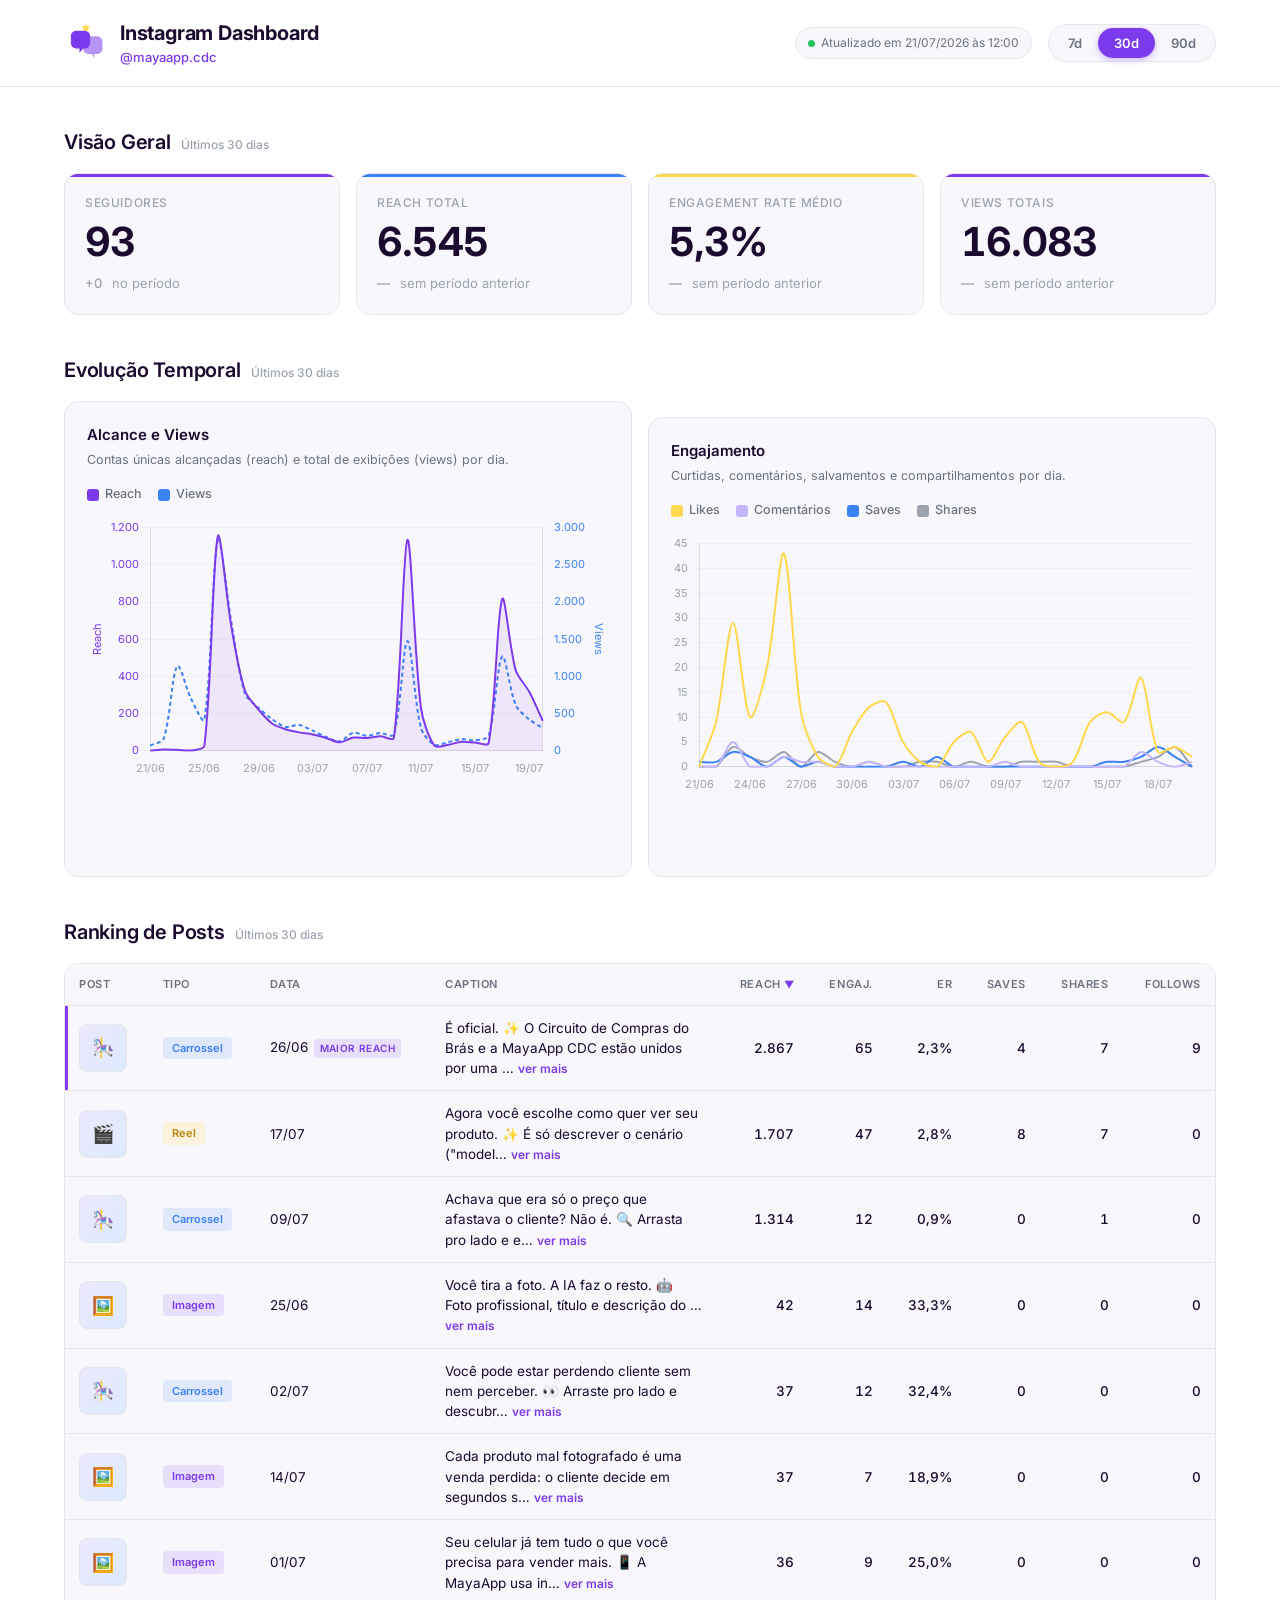
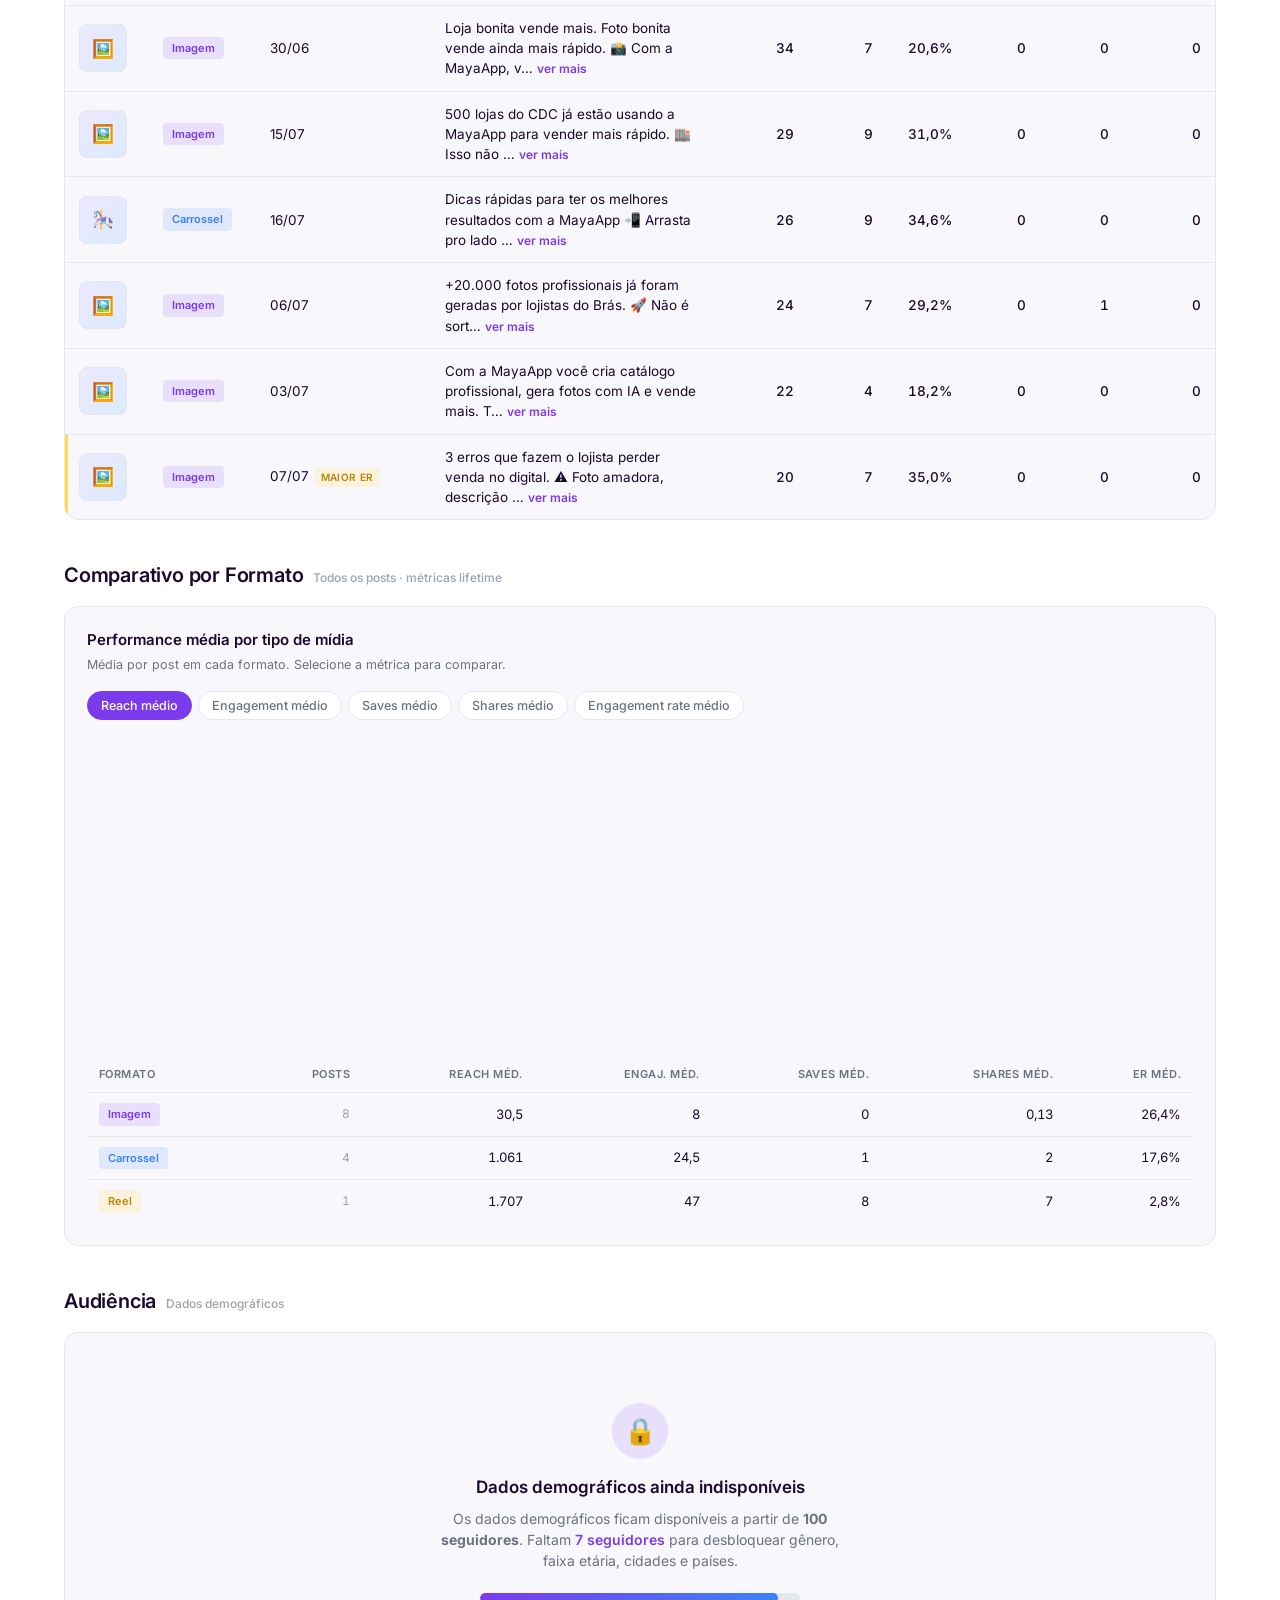
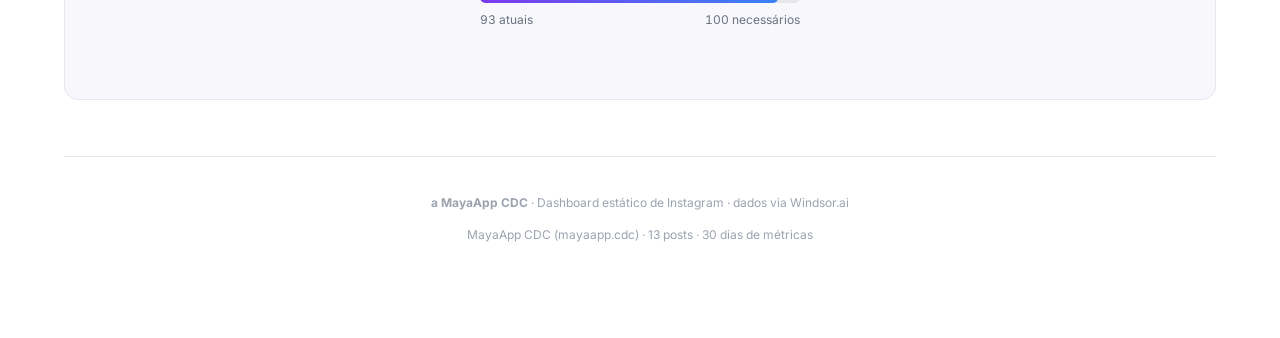
==== index.html @ 27c6ba0d "Add static Instagram dashboard for a MayaApp CDC Dashboard estatico (HTML/CSS/JS vanilla) que le dat" ====
<!DOCTYPE html>
<html lang="pt-BR">
<head>
  <meta charset="UTF-8" />
  <meta name="viewport" content="width=device-width, initial-scale=1.0" />
  <title>MayaApp CDC — Instagram Dashboard</title>
  <meta name="description" content="Dashboard de social media do Instagram da MayaApp CDC (@mayaapp.cdc)." />

  <!-- Inter via Google Fonts -->
  <link rel="preconnect" href="https://fonts.googleapis.com" />
  <link rel="preconnect" href="https://fonts.gstatic.com" crossorigin />
  <link href="https://fonts.googleapis.com/css2?family=Inter:wght@400;500;600;700&display=swap" rel="stylesheet" />

  <!-- Chart.js — vendorizado localmente (site 100% estático, sem dependência de CDN em runtime) -->
  <script src="vendor/chart.umd.js"></script>

  <link rel="stylesheet" href="style.css" />
  <link rel="icon" href="assets/logo.svg" type="image/svg+xml" />
</head>
<body>

  <!-- ============ HEADER ============ -->
  <header>
    <div class="header-inner">
      <div class="brand">
        <svg viewBox="0 0 64 64" fill="none" aria-label="MayaApp CDC">
          <path d="M32 3.5l1.9 4.2 4.6.5-3.4 3.1.95 4.5L32 13.6l-4.05 2.2.95-4.5-3.4-3.1 4.6-.5L32 3.5z" fill="#FFD84D"/>
          <path d="M10 22c0-4.4 3.6-8 8-8h12c4.4 0 8 3.6 8 8v10c0 4.4-3.6 8-8 8h-2l-5.5 6.2V40H18c-4.4 0-8-3.6-8-8V22z" fill="#7C3AED"/>
          <path d="M28 30c0-4.4 3.6-8 8-8h12c4.4 0 8 3.6 8 8v10c0 4.4-3.6 8-8 8h-4v6.2L40.5 48H36c-4.4 0-8-3.6-8-8V30z" fill="#7C3AED" fill-opacity="0.55"/>
        </svg>
        <div class="brand-text">
          <h1>Instagram Dashboard</h1>
          <p class="handle">@mayaapp.cdc</p>
        </div>
      </div>
      <div class="header-right">
        <span class="updated-badge" id="updatedBadge"><span class="dot"></span>Carregando…</span>
        <div class="period-selector" id="periodSelector" role="group" aria-label="Período">
          <button data-period="7">7d</button>
          <button data-period="30" class="active">30d</button>
          <button data-period="90">90d</button>
        </div>
      </div>
    </div>
  </header>

  <!-- ============ STATES ============ -->
  <div id="loading">
    <div class="spinner"></div>
    <p>Carregando dados…</p>
  </div>
  <div id="error" style="display:none;">
    <p><strong>Não foi possível carregar <code>data.json</code>.</strong></p>
    <p>Certifique-se de servir o dashboard por HTTP (ex.: GitHub Pages ou <code>python3 -m http.server</code>). Abrir o arquivo direto pelo navegador (file://) bloqueia o carregamento do JSON.</p>
  </div>

  <!-- ============ MAIN ============ -->
  <main class="wrap" id="app" style="display:none;">

    <!-- BLOCO 1 — KPIs -->
    <section id="kpis" aria-label="Indicadores principais">
      <div class="section-head">
        <h2>Visão Geral</h2>
        <span class="sub" id="kpiPeriodLabel"></span>
      </div>
      <div class="kpi-grid" id="kpiGrid"></div>
    </section>

    <!-- BLOCO 2 — Evolução Temporal -->
    <section id="evolution" aria-label="Evolução temporal">
      <div class="section-head">
        <h2>Evolução Temporal</h2>
        <span class="sub" id="evoPeriodLabel"></span>
      </div>
      <div class="two-col">
        <div class="card">
          <p class="card-title">Alcance e Views</p>
          <p class="card-caption">Contas únicas alcançadas (reach) e total de exibições (views) por dia.</p>
          <div class="legend">
            <span class="item"><span class="swatch" style="background:#7C3AED"></span>Reach</span>
            <span class="item"><span class="swatch" style="background:#3B82F6"></span>Views</span>
          </div>
          <div class="chart-box"><canvas id="chartReach"></canvas></div>
        </div>
        <div class="card">
          <p class="card-title">Engajamento</p>
          <p class="card-caption">Curtidas, comentários, salvamentos e compartilhamentos por dia.</p>
          <div class="legend">
            <span class="item"><span class="swatch" style="background:#FFD84D"></span>Likes</span>
            <span class="item"><span class="swatch" style="background:#C4B5FD"></span>Comentários</span>
            <span class="item"><span class="swatch" style="background:#3B82F6"></span>Saves</span>
            <span class="item"><span class="swatch" style="background:#9CA3AF"></span>Shares</span>
          </div>
          <div class="chart-box"><canvas id="chartEngagement"></canvas></div>
        </div>
      </div>
    </section>

    <!-- BLOCO 3 — Ranking de Posts -->
    <section id="ranking" aria-label="Ranking de posts">
      <div class="section-head">
        <h2>Ranking de Posts</h2>
        <span class="sub" id="rankPeriodLabel"></span>
      </div>
      <div class="table-scroll">
        <table class="ranking">
          <thead>
            <tr>
              <th class="no-sort">Post</th>
              <th class="no-sort">Tipo</th>
              <th data-sort="date">Data</th>
              <th class="no-sort">Caption</th>
              <th class="num" data-sort="reach">Reach</th>
              <th class="num" data-sort="engagement">Engaj.</th>
              <th class="num" data-sort="er">ER</th>
              <th class="num" data-sort="saves">Saves</th>
              <th class="num" data-sort="shares">Shares</th>
              <th class="num" data-sort="follows">Follows</th>
            </tr>
          </thead>
          <tbody id="rankBody"></tbody>
        </table>
      </div>
    </section>

    <!-- BLOCO 4 — Comparativo por Formato -->
    <section id="formats" aria-label="Comparativo por formato">
      <div class="section-head">
        <h2>Comparativo por Formato</h2>
        <span class="sub">Todos os posts · métricas lifetime</span>
      </div>
      <div class="card">
        <p class="card-title">Performance média por tipo de mídia</p>
        <p class="card-caption">Média por post em cada formato. Selecione a métrica para comparar.</p>
        <div class="metric-toggle" id="fmtToggle">
          <button data-metric="reach" class="active">Reach médio</button>
          <button data-metric="engagement">Engagement médio</button>
          <button data-metric="saves">Saves médio</button>
          <button data-metric="shares">Shares médio</button>
          <button data-metric="er">Engagement rate médio</button>
        </div>
        <div class="chart-box short"><canvas id="chartFormats"></canvas></div>
        <div class="fmt-table-scroll"><table class="format-table" id="formatTable"></table></div>
      </div>
    </section>

    <!-- BLOCO 5 — Audiência -->
    <section id="audience" aria-label="Audiência">
      <div class="section-head">
        <h2>Audiência</h2>
        <span class="sub">Dados demográficos</span>
      </div>
      <div class="card" id="audienceCard"></div>
    </section>

    <footer>
      <p><strong>a MayaApp CDC</strong> · Dashboard estático de Instagram · dados via Windsor.ai</p>
      <p id="footNote"></p>
    </footer>

  </main>

  <script src="app.js"></script>
</body>
</html>
---- style.css ----
/* ============================================================
   MayaApp CDC — Instagram Dashboard
   Modo claro (institucional). Font: Inter.
   ============================================================ */

:root {
  --navy-deep: #1A0A2E;
  --maya-purple: #7C3AED;
  --maya-purple-soft: #7C3AED20;
  --golden-star: #FFD84D;
  --golden-soft: #FFD84D30;
  --golden-deep: #B8860B;
  --tech-blue: #3B82F6;
  --tech-blue-soft: #3B82F620;
  --white: #FFFFFF;
  --surface-light: #F8F7FC;
  --border: #E5E7EB;
  --success: #22C55E;
  --danger: #EF4444;
  --muted: #9CA3AF;
  --text: #1A0A2E;
  --text-secondary: #6B7280;

  --radius: 14px;
  --radius-sm: 8px;
  --shadow: 0 1px 2px rgba(26, 10, 46, 0.04), 0 4px 16px rgba(26, 10, 46, 0.05);
  --shadow-hover: 0 4px 8px rgba(26, 10, 46, 0.06), 0 12px 28px rgba(26, 10, 46, 0.10);
}

* { box-sizing: border-box; }

html { scroll-behavior: smooth; }

body {
  margin: 0;
  font-family: 'Inter', -apple-system, BlinkMacSystemFont, 'Segoe UI', sans-serif;
  background: var(--white);
  color: var(--text);
  font-size: 15px;
  line-height: 1.5;
  -webkit-font-smoothing: antialiased;
}

.wrap {
  max-width: 1200px;
  margin: 0 auto;
  padding: 0 24px 80px;
}

/* ---------- Loading / error ---------- */
#loading, #error {
  max-width: 1200px;
  margin: 80px auto;
  padding: 0 24px;
  text-align: center;
  color: var(--text-secondary);
}
#error { color: var(--danger); }
.spinner {
  width: 34px; height: 34px;
  border: 3px solid var(--maya-purple-soft);
  border-top-color: var(--maya-purple);
  border-radius: 50%;
  margin: 0 auto 16px;
  animation: spin 0.8s linear infinite;
}
@keyframes spin { to { transform: rotate(360deg); } }

/* ============================================================
   HEADER
   ============================================================ */
header {
  border-bottom: 1px solid var(--border);
  background: var(--white);
  position: sticky;
  top: 0;
  z-index: 20;
}
.header-inner {
  max-width: 1200px;
  margin: 0 auto;
  padding: 18px 24px;
  display: flex;
  align-items: center;
  gap: 16px;
  flex-wrap: wrap;
}
.brand { display: flex; align-items: center; gap: 12px; }
.brand svg { width: 44px; height: 44px; flex-shrink: 0; }
.brand-text h1 {
  margin: 0;
  font-size: 20px;
  font-weight: 700;
  letter-spacing: -0.01em;
}
.brand-text .handle {
  margin: 0;
  font-size: 13px;
  color: var(--maya-purple);
  font-weight: 500;
}
.header-right {
  margin-left: auto;
  display: flex;
  align-items: center;
  gap: 16px;
  flex-wrap: wrap;
}
.updated-badge {
  font-size: 12px;
  color: var(--text-secondary);
  background: var(--surface-light);
  border: 1px solid var(--border);
  border-radius: 999px;
  padding: 6px 12px;
  white-space: nowrap;
}
.updated-badge .dot {
  display: inline-block;
  width: 7px; height: 7px;
  background: var(--success);
  border-radius: 50%;
  margin-right: 6px;
  vertical-align: middle;
}

/* Period selector */
.period-selector {
  display: inline-flex;
  background: var(--surface-light);
  border: 1px solid var(--border);
  border-radius: 999px;
  padding: 3px;
}
.period-selector button {
  border: none;
  background: transparent;
  font-family: inherit;
  font-size: 13px;
  font-weight: 600;
  color: var(--text-secondary);
  padding: 7px 16px;
  border-radius: 999px;
  cursor: pointer;
  transition: all 0.15s ease;
}
.period-selector button:hover { color: var(--maya-purple); }
.period-selector button.active {
  background: var(--maya-purple);
  color: #fff;
  box-shadow: 0 2px 6px rgba(124, 58, 237, 0.35);
}

/* ============================================================
   SECTIONS
   ============================================================ */
section { margin-top: 40px; }
.section-head {
  display: flex;
  align-items: baseline;
  gap: 10px;
  margin-bottom: 16px;
}
.section-head h2 {
  margin: 0;
  font-size: 20px;
  font-weight: 600;
  letter-spacing: -0.01em;
}
.section-head .sub {
  font-size: 12px;
  color: var(--muted);
  font-weight: 500;
}
.label {
  font-size: 12px;
  font-weight: 500;
  text-transform: uppercase;
  letter-spacing: 0.05em;
  color: var(--muted);
}

/* ============================================================
   BLOCO 1 — KPI CARDS
   ============================================================ */
.kpi-grid {
  display: grid;
  grid-template-columns: repeat(4, 1fr);
  gap: 16px;
}
.kpi-card {
  background: var(--surface-light);
  border: 1px solid var(--border);
  border-radius: var(--radius);
  padding: 20px;
  position: relative;
  overflow: hidden;
  transition: box-shadow 0.2s ease, transform 0.2s ease;
}
.kpi-card:hover { box-shadow: var(--shadow-hover); transform: translateY(-2px); }
.kpi-card::before {
  content: "";
  position: absolute;
  top: 0; left: 0;
  width: 100%; height: 3px;
  background: var(--accent, var(--maya-purple));
}
.kpi-card .kpi-label {
  font-size: 12px;
  font-weight: 500;
  text-transform: uppercase;
  letter-spacing: 0.05em;
  color: var(--muted);
  margin-bottom: 10px;
}
.kpi-card .kpi-value {
  font-size: 40px;
  font-weight: 700;
  line-height: 1;
  letter-spacing: -0.02em;
  font-variant-numeric: tabular-nums;
}
.kpi-card .kpi-value .unit { font-size: 22px; color: var(--text-secondary); font-weight: 600; }
.kpi-card .kpi-delta {
  margin-top: 12px;
  font-size: 13px;
  font-weight: 500;
  display: inline-flex;
  align-items: center;
  gap: 4px;
}
.kpi-delta.up { color: var(--success); }
.kpi-delta.down { color: var(--danger); }
.kpi-delta.flat { color: var(--muted); }
.kpi-delta .cmp { color: var(--muted); font-weight: 400; margin-left: 6px; }

/* ============================================================
   CARDS / CHARTS
   ============================================================ */
.card {
  background: var(--surface-light);
  border: 1px solid var(--border);
  border-radius: var(--radius);
  padding: 22px;
}
.card + .card { margin-top: 16px; }
.card-title {
  font-size: 15px;
  font-weight: 600;
  margin: 0 0 4px;
}
.card-caption {
  font-size: 12.5px;
  color: var(--text-secondary);
  margin: 0 0 16px;
}
.chart-box { position: relative; height: 320px; }
.chart-box.short { height: 300px; }

.two-col {
  display: grid;
  grid-template-columns: 1fr 1fr;
  gap: 16px;
}

/* Legend chips */
.legend {
  display: flex;
  gap: 16px;
  flex-wrap: wrap;
  margin-bottom: 14px;
}
.legend .item {
  display: inline-flex;
  align-items: center;
  gap: 6px;
  font-size: 12.5px;
  color: var(--text-secondary);
  font-weight: 500;
}
.legend .swatch { width: 12px; height: 12px; border-radius: 3px; }

/* ============================================================
   BLOCO 3 — RANKING TABLE
   ============================================================ */
.table-scroll { overflow-x: auto; border-radius: var(--radius); border: 1px solid var(--border); }
table.ranking {
  width: 100%;
  border-collapse: collapse;
  background: var(--surface-light);
  min-width: 860px;
}
table.ranking thead th {
  text-align: left;
  font-size: 11px;
  font-weight: 600;
  text-transform: uppercase;
  letter-spacing: 0.05em;
  color: var(--text-secondary);
  padding: 12px 14px;
  border-bottom: 1px solid var(--border);
  background: var(--surface-light);
  white-space: nowrap;
  cursor: pointer;
  user-select: none;
  position: sticky;
  top: 0;
}
table.ranking thead th.no-sort { cursor: default; }
table.ranking thead th .arrow { color: var(--maya-purple); font-size: 10px; margin-left: 3px; }
table.ranking thead th.num, table.ranking td.num { text-align: right; font-variant-numeric: tabular-nums; }
table.ranking tbody td {
  padding: 12px 14px;
  border-bottom: 1px solid var(--border);
  font-size: 13.5px;
  vertical-align: middle;
}
table.ranking tbody tr:last-child td { border-bottom: none; }
table.ranking tbody tr:hover { background: #fff; }
table.ranking tbody td.num { font-weight: 500; }

.thumb {
  width: 48px; height: 48px;
  border-radius: var(--radius-sm);
  object-fit: cover;
  background: linear-gradient(135deg, var(--maya-purple-soft), var(--tech-blue-soft));
  display: flex; align-items: center; justify-content: center;
  border: 1px solid var(--border);
}
.thumb-fallback {
  width: 48px; height: 48px;
  border-radius: var(--radius-sm);
  border: 1px solid var(--border);
  display: flex; align-items: center; justify-content: center;
  background: linear-gradient(135deg, #ede9fe, #dbeafe);
  color: var(--maya-purple);
  font-size: 18px;
}

.badge {
  display: inline-block;
  font-size: 11px;
  font-weight: 600;
  padding: 3px 9px;
  border-radius: 4px;
  white-space: nowrap;
}
.badge.IMAGE { background: var(--maya-purple-soft); color: var(--maya-purple); }
.badge.CAROUSEL_ALBUM { background: var(--tech-blue-soft); color: var(--tech-blue); }
.badge.REELS { background: var(--golden-soft); color: var(--golden-deep); }

.caption-cell { max-width: 260px; }
.caption-text { color: var(--text); cursor: pointer; }
.caption-text .toggle { color: var(--maya-purple); font-weight: 600; font-size: 12px; }

.row-link { color: var(--maya-purple); text-decoration: none; font-weight: 500; }
.row-link:hover { text-decoration: underline; }

tr.hl-reach { box-shadow: inset 3px 0 0 var(--maya-purple); }
tr.hl-er { box-shadow: inset 3px 0 0 var(--golden-star); }
tr.hl-reach.hl-er { box-shadow: inset 3px 0 0 var(--maya-purple), inset -3px 0 0 var(--golden-star); }
.hl-tag {
  display: inline-block;
  font-size: 10px;
  font-weight: 600;
  text-transform: uppercase;
  letter-spacing: 0.04em;
  padding: 2px 6px;
  border-radius: 4px;
  margin-left: 6px;
}
.hl-tag.reach { background: var(--maya-purple-soft); color: var(--maya-purple); }
.hl-tag.er { background: var(--golden-soft); color: var(--golden-deep); }

/* ============================================================
   BLOCO 4 — FORMAT COMPARISON
   ============================================================ */
.metric-toggle {
  display: inline-flex;
  flex-wrap: wrap;
  gap: 6px;
  margin-bottom: 16px;
}
.metric-toggle button {
  border: 1px solid var(--border);
  background: #fff;
  font-family: inherit;
  font-size: 12.5px;
  font-weight: 500;
  color: var(--text-secondary);
  padding: 6px 13px;
  border-radius: 999px;
  cursor: pointer;
  transition: all 0.15s ease;
}
.metric-toggle button:hover { border-color: var(--maya-purple); color: var(--maya-purple); }
.metric-toggle button.active {
  background: var(--maya-purple);
  border-color: var(--maya-purple);
  color: #fff;
}

.fmt-table-scroll { overflow-x: auto; margin-top: 20px; }
.format-table { width: 100%; border-collapse: collapse; min-width: 480px; }
.format-table th, .format-table td {
  padding: 10px 12px;
  font-size: 13px;
  text-align: right;
  border-bottom: 1px solid var(--border);
  font-variant-numeric: tabular-nums;
}
.format-table th { color: var(--text-secondary); font-weight: 600; font-size: 11px; text-transform: uppercase; letter-spacing: 0.04em; }
.format-table th:first-child, .format-table td:first-child { text-align: left; }
.format-table tbody tr:last-child td { border-bottom: none; }
.format-table .fmt-name { font-weight: 600; }
.format-table .fmt-count { color: var(--muted); font-weight: 400; font-size: 12px; }

/* ============================================================
   BLOCO 5 — AUDIENCE
   ============================================================ */
.audience-locked {
  text-align: center;
  padding: 48px 24px;
}
.audience-locked .lock-icon {
  width: 56px; height: 56px;
  margin: 0 auto 16px;
  border-radius: 50%;
  background: var(--maya-purple-soft);
  display: flex; align-items: center; justify-content: center;
  font-size: 26px;
}
.audience-locked h3 { margin: 0 0 8px; font-size: 17px; font-weight: 600; }
.audience-locked p { margin: 0 auto; max-width: 420px; color: var(--text-secondary); font-size: 14px; }
.audience-locked .missing { color: var(--maya-purple); font-weight: 600; }

.progress {
  max-width: 320px;
  margin: 22px auto 0;
}
.progress-bar {
  height: 10px;
  background: var(--border);
  border-radius: 999px;
  overflow: hidden;
}
.progress-fill {
  height: 100%;
  background: linear-gradient(90deg, var(--maya-purple), var(--tech-blue));
  border-radius: 999px;
}
.progress-labels {
  display: flex;
  justify-content: space-between;
  margin-top: 8px;
  font-size: 12px;
  color: var(--text-secondary);
  font-variant-numeric: tabular-nums;
}

/* ============================================================
   FOOTER
   ============================================================ */
footer {
  margin-top: 56px;
  padding-top: 24px;
  border-top: 1px solid var(--border);
  font-size: 12px;
  color: var(--muted);
  text-align: center;
  line-height: 1.7;
}
footer a { color: var(--maya-purple); text-decoration: none; }

/* ============================================================
   RESPONSIVE
   ============================================================ */
@media (max-width: 900px) {
  .kpi-grid { grid-template-columns: repeat(2, 1fr); }
  .two-col { grid-template-columns: 1fr; }
}
@media (max-width: 560px) {
  .wrap { padding: 0 16px 60px; }
  .header-inner { padding: 14px 16px; }
  .header-right { margin-left: 0; width: 100%; justify-content: space-between; }
  .kpi-card .kpi-value { font-size: 32px; }
  .chart-box { height: 260px; }
  .section-head h2 { font-size: 18px; }
}
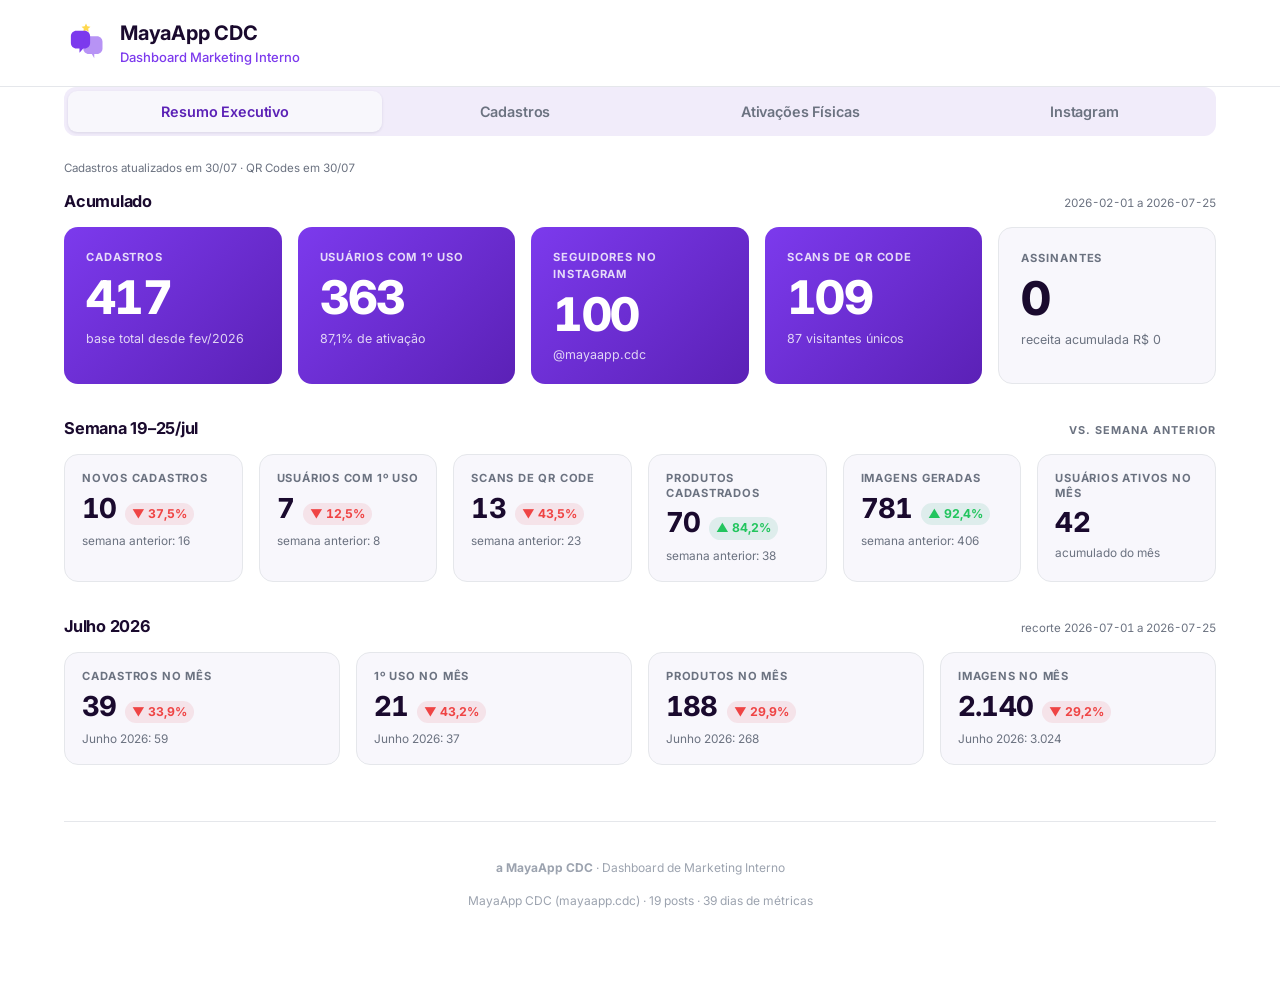
==== commit b269377c: "Expandir dashboard para 4 abas (Resumo, Cadastros, Ativacoes, Instagram) - Integra o pacote mx-dash " ====
--- a/index.html
+++ b/index.html
@@ -3,23 +3,44 @@
 <head>
   <meta charset="UTF-8" />
   <meta name="viewport" content="width=device-width, initial-scale=1.0" />
-  <title>MayaApp CDC — Instagram Dashboard</title>
-  <meta name="description" content="Dashboard de social media do Instagram da MayaApp CDC (@mayaapp.cdc)." />
+  <title>MayaApp CDC — Dashboard Marketing Interno</title>
+  <meta name="description" content="Dashboard de marketing interno da MayaApp CDC: cadastros, ativações físicas e Instagram." />
 
   <!-- Inter via Google Fonts -->
   <link rel="preconnect" href="https://fonts.googleapis.com" />
   <link rel="preconnect" href="https://fonts.gstatic.com" crossorigin />
-  <link href="https://fonts.googleapis.com/css2?family=Inter:wght@400;500;600;700&display=swap" rel="stylesheet" />
+  <link href="https://fonts.googleapis.com/css2?family=Inter:wght@400;500;600;700;800&display=swap" rel="stylesheet" />
 
   <!-- Chart.js — vendorizado localmente (site 100% estático, sem dependência de CDN em runtime) -->
   <script src="vendor/chart.umd.js"></script>
 
   <link rel="stylesheet" href="style.css" />
+  <!-- Abas + seções Resumo/Cadastros/Ativações (prefixo mx-, não colide com o Instagram) -->
+  <link rel="stylesheet" href="assets/mx-dash.css" />
+  <!-- Harmonização de marca: faz o mx-dash herdar a paleta MayaApp (carregado DEPOIS do mx-dash.css) -->
+  <style id="mx-brand-maya">
+    .mx {
+      --accent: #7C3AED;         /* Maya Purple */
+      --text: #1A0A2E;           /* Navy Deep   */
+      --text-muted: #6B7280;
+      --border: #E5E7EB;
+      --card: #F8F7FC;           /* Surface Light */
+      --bg: #FFFFFF;
+      /* tokens que o mx-dash.css fixa em valores genéricos → Maya */
+      --mx-brand-deep: #5B21B6;
+      --mx-brand-wash: #F1ECFA;
+      --mx-up: #22C55E;
+      --mx-down: #EF4444;
+      --mx-f1: #7C3AED;          /* frente 1 · roxo Maya   */
+      --mx-f2: #3B82F6;          /* frente 2 · azul tech    */
+      --mx-f3: #E0A93B;          /* frente 3 · dourado      */
+    }
+  </style>
   <link rel="icon" href="assets/logo.svg" type="image/svg+xml" />
 </head>
-<body>
-
-  <!-- ============ HEADER ============ -->
+<body class="mx">
+
+  <!-- ============ HEADER GLOBAL ============ -->
   <header>
     <div class="header-inner">
       <div class="brand">
@@ -29,33 +50,72 @@
           <path d="M28 30c0-4.4 3.6-8 8-8h12c4.4 0 8 3.6 8 8v10c0 4.4-3.6 8-8 8h-4v6.2L40.5 48H36c-4.4 0-8-3.6-8-8V30z" fill="#7C3AED" fill-opacity="0.55"/>
         </svg>
         <div class="brand-text">
-          <h1>Instagram Dashboard</h1>
-          <p class="handle">@mayaapp.cdc</p>
-        </div>
-      </div>
-      <div class="header-right">
-        <span class="updated-badge" id="updatedBadge"><span class="dot"></span>Carregando…</span>
-        <div class="period-selector" id="periodSelector" role="group" aria-label="Período">
-          <button data-period="7">7d</button>
-          <button data-period="30" class="active">30d</button>
-          <button data-period="90">90d</button>
+          <h1>MayaApp CDC</h1>
+          <p class="handle">Dashboard Marketing Interno</p>
         </div>
       </div>
     </div>
   </header>
 
-  <!-- ============ STATES ============ -->
-  <div id="loading">
-    <div class="spinner"></div>
-    <p>Carregando dados…</p>
-  </div>
-  <div id="error" style="display:none;">
-    <p><strong>Não foi possível carregar <code>data.json</code>.</strong></p>
-    <p>Certifique-se de servir o dashboard por HTTP (ex.: GitHub Pages ou <code>python3 -m http.server</code>). Abrir o arquivo direto pelo navegador (file://) bloqueia o carregamento do JSON.</p>
-  </div>
-
-  <!-- ============ MAIN ============ -->
-  <main class="wrap" id="app" style="display:none;">
+  <!-- ============ ABAS + PAINÉIS ============ -->
+  <main class="wrap">
+
+    <nav class="mx-tabs" role="tablist" aria-label="Seções do dashboard">
+      <button class="mx-tab" role="tab" data-tab="resumo"
+              id="mx-tab-resumo" aria-controls="mx-panel-resumo" aria-selected="true">Resumo Executivo</button>
+      <button class="mx-tab" role="tab" data-tab="cadastros"
+              id="mx-tab-cadastros" aria-controls="mx-panel-cadastros" aria-selected="false">Cadastros</button>
+      <button class="mx-tab" role="tab" data-tab="ativacoes"
+              id="mx-tab-ativacoes" aria-controls="mx-panel-ativacoes" aria-selected="false">Ativações Físicas</button>
+      <button class="mx-tab" role="tab" data-tab="instagram"
+              id="mx-tab-instagram" aria-controls="mx-panel-instagram" aria-selected="false">Instagram</button>
+    </nav>
+
+    <p class="mx-stamp" id="mx-atualizado"></p>
+
+    <!-- ABA 1 — Resumo Executivo -->
+    <div class="mx-panel" id="mx-panel-resumo" role="tabpanel" aria-labelledby="mx-tab-resumo">
+      <div id="mx-resumo"><div class="mx-empty">Carregando dados…</div></div>
+    </div>
+
+    <!-- ABA 2 — Cadastros -->
+    <div class="mx-panel" id="mx-panel-cadastros" role="tabpanel" aria-labelledby="mx-tab-cadastros" hidden>
+      <div id="mx-cadastros"><div class="mx-empty">Carregando dados…</div></div>
+    </div>
+
+    <!-- ABA 3 — Ativações Físicas -->
+    <div class="mx-panel" id="mx-panel-ativacoes" role="tabpanel" aria-labelledby="mx-tab-ativacoes" hidden>
+      <div id="mx-ativacoes"><div class="mx-empty">Carregando dados…</div></div>
+    </div>
+
+    <!-- ABA 4 — Instagram (conteúdo original intacto; app.js segue mandando aqui) -->
+    <div class="mx-panel" id="mx-panel-instagram" role="tabpanel" aria-labelledby="mx-tab-instagram" hidden>
+
+      <!-- Sub-header do Instagram: handle + selo de atualização + filtro de período (só nesta aba) -->
+      <div class="ig-subhead">
+        <span class="handle ig-handle">@mayaapp.cdc</span>
+        <div class="ig-subhead-right">
+          <span class="updated-badge" id="updatedBadge"><span class="dot"></span>Carregando…</span>
+          <div class="period-selector" id="periodSelector" role="group" aria-label="Período">
+            <button data-period="7">7d</button>
+            <button data-period="30" class="active">30d</button>
+            <button data-period="90">90d</button>
+          </div>
+        </div>
+      </div>
+
+      <!-- ESTADOS (Instagram) -->
+      <div id="loading">
+        <div class="spinner"></div>
+        <p>Carregando dados…</p>
+      </div>
+      <div id="error" style="display:none;">
+        <p><strong>Não foi possível carregar <code>data.json</code>.</strong></p>
+        <p>Certifique-se de servir o dashboard por HTTP (ex.: GitHub Pages ou <code>python3 -m http.server</code>). Abrir o arquivo direto pelo navegador (file://) bloqueia o carregamento do JSON.</p>
+      </div>
+
+      <!-- app.js alterna a visibilidade deste #app (não alterar) -->
+      <div id="app" style="display:none;">
 
     <!-- BLOCO 1 — KPIs -->
     <section id="kpis" aria-label="Indicadores principais">
@@ -153,13 +213,28 @@
       <div class="card" id="audienceCard"></div>
     </section>
 
+      </div><!-- /#app -->
+    </div><!-- /#mx-panel-instagram -->
+
     <footer>
-      <p><strong>a MayaApp CDC</strong> · Dashboard estático de Instagram · dados via Windsor.ai</p>
+      <p><strong>a MayaApp CDC</strong> · Dashboard de Marketing Interno</p>
       <p id="footNote"></p>
     </footer>
 
   </main>
 
+  <!-- Instagram: precisa continuar rodando primeiro (não alterar) -->
   <script src="app.js"></script>
+  <!-- Abas + seções Resumo / Cadastros / Ativações -->
+  <script src="assets/mx-dash.js"></script>
+  <!-- Chart.js recalcula tamanho ao revelar a aba Instagram (os canvases renderizam com display:none) -->
+  <script>
+    (function () {
+      var ig = document.getElementById("mx-tab-instagram");
+      if (ig) ig.addEventListener("click", function () {
+        setTimeout(function () { window.dispatchEvent(new Event("resize")); }, 60);
+      });
+    })();
+  </script>
 </body>
 </html>
--- a/style.css
+++ b/style.css
@@ -473,6 +473,25 @@
 footer a { color: var(--maya-purple); text-decoration: none; }
 
 /* ============================================================
+   SUB-HEADER DA ABA INSTAGRAM (handle + selo + filtro de período)
+   ============================================================ */
+.ig-subhead {
+  display: flex;
+  align-items: center;
+  justify-content: space-between;
+  gap: 16px;
+  flex-wrap: wrap;
+  margin-bottom: 24px;
+}
+.ig-subhead .ig-handle { font-size: 14px; font-weight: 500; }
+.ig-subhead-right {
+  display: flex;
+  align-items: center;
+  gap: 16px;
+  flex-wrap: wrap;
+}
+
+/* ============================================================
    RESPONSIVE
    ============================================================ */
 @media (max-width: 900px) {
--- a/assets/mx-dash.css
+++ b/assets/mx-dash.css
@@ -0,0 +1,359 @@
+/* ==========================================================================
+   MayaApp CDC — Dashboard Diretoria
+   Estilos das abas e das secoes Resumo Executivo / Cadastros / Ativacoes.
+   Tudo prefixado com mx- para nao colidir com o CSS existente do Instagram.
+   Cores herdam os tokens do dashboard atual quando existirem (fallback ao lado).
+   ========================================================================== */
+
+.mx {
+  --mx-ink: var(--text, #16123a);
+  --mx-ink-soft: var(--text-muted, #6b6789);
+  --mx-line: var(--border, #e7e4f2);
+  --mx-surface: var(--card, #ffffff);
+  --mx-bg: var(--bg, #f7f6fb);
+
+  --mx-brand: var(--accent, #6d4aff);
+  --mx-brand-deep: #4b2fd6;
+  --mx-brand-wash: #f0ecff;
+
+  --mx-up: #0f9d6e;
+  --mx-down: #d64550;
+  --mx-flat: var(--mx-ink-soft);
+
+  --mx-f1: #6d4aff; /* Pilastra Boulevard */
+  --mx-f2: #12b3a8; /* Flyers */
+  --mx-f3: #f2a63b; /* Banner Sao Caetano */
+
+  --mx-r: 14px;
+  --mx-gap: 16px;
+
+  color: var(--mx-ink);
+}
+
+/* ---------------------------------------------------------------- navegacao */
+.mx-tabs {
+  display: flex;
+  gap: 4px;
+  margin: 0 0 24px;
+  padding: 4px;
+  background: var(--mx-brand-wash);
+  border-radius: 12px;
+  overflow-x: auto;
+  scrollbar-width: none;
+}
+.mx-tabs::-webkit-scrollbar { display: none; }
+
+.mx-tab {
+  flex: 1 1 auto;
+  min-width: max-content;
+  appearance: none;
+  border: 0;
+  background: transparent;
+  color: var(--mx-ink-soft);
+  font: inherit;
+  font-size: 0.9rem;
+  font-weight: 600;
+  letter-spacing: -0.01em;
+  padding: 10px 18px;
+  border-radius: 9px;
+  cursor: pointer;
+  white-space: nowrap;
+  transition: background 0.15s, color 0.15s;
+}
+.mx-tab:hover { color: var(--mx-brand-deep); }
+.mx-tab[aria-selected="true"] {
+  background: var(--mx-surface);
+  color: var(--mx-brand-deep);
+  box-shadow: 0 1px 3px rgba(22, 18, 58, 0.1);
+}
+.mx-tab:focus-visible {
+  outline: 2px solid var(--mx-brand);
+  outline-offset: 2px;
+}
+
+.mx-panel[hidden] { display: none; }
+
+/* ------------------------------------------------------------------ blocos */
+.mx-block { margin: 0 0 32px; }
+
+.mx-block-head {
+  display: flex;
+  align-items: baseline;
+  justify-content: space-between;
+  gap: 12px;
+  flex-wrap: wrap;
+  margin: 0 0 14px;
+}
+.mx-block-head h3 {
+  margin: 0;
+  font-size: 1.02rem;
+  font-weight: 700;
+  letter-spacing: -0.015em;
+}
+.mx-eyebrow {
+  font-size: 0.68rem;
+  font-weight: 700;
+  letter-spacing: 0.09em;
+  text-transform: uppercase;
+  color: var(--mx-ink-soft);
+}
+.mx-note {
+  font-size: 0.8rem;
+  color: var(--mx-ink-soft);
+  line-height: 1.55;
+  margin: 10px 0 0;
+}
+
+/* ------------------------------------------------------- KPI hero (grandes) */
+.mx-hero {
+  display: grid;
+  grid-template-columns: repeat(auto-fit, minmax(190px, 1fr));
+  gap: var(--mx-gap);
+  margin: 0 0 var(--mx-gap);
+}
+
+.mx-hero-card {
+  position: relative;
+  padding: 22px 22px 20px;
+  border-radius: var(--mx-r);
+  background: linear-gradient(135deg, var(--mx-brand) 0%, var(--mx-brand-deep) 100%);
+  color: #fff;
+  overflow: hidden;
+}
+.mx-hero-card--ghost {
+  background: var(--mx-surface);
+  border: 1px solid var(--mx-line);
+  color: var(--mx-ink);
+}
+
+.mx-hero-label {
+  font-size: 0.7rem;
+  font-weight: 700;
+  letter-spacing: 0.08em;
+  text-transform: uppercase;
+  opacity: 0.82;
+  margin: 0 0 8px;
+}
+.mx-hero-card--ghost .mx-hero-label { color: var(--mx-ink-soft); opacity: 1; }
+
+.mx-hero-value {
+  font-size: clamp(2.1rem, 5.5vw, 2.9rem);
+  font-weight: 800;
+  line-height: 1;
+  letter-spacing: -0.035em;
+  font-variant-numeric: tabular-nums;
+}
+.mx-hero-sub {
+  margin: 9px 0 0;
+  font-size: 0.78rem;
+  opacity: 0.8;
+  line-height: 1.4;
+}
+.mx-hero-card--ghost .mx-hero-sub { color: var(--mx-ink-soft); opacity: 1; }
+
+/* ---------------------------------------------------------- KPI secundarios */
+.mx-kpis {
+  display: grid;
+  grid-template-columns: repeat(auto-fit, minmax(158px, 1fr));
+  gap: var(--mx-gap);
+}
+
+.mx-kpi {
+  padding: 16px 17px;
+  background: var(--mx-surface);
+  border: 1px solid var(--mx-line);
+  border-radius: var(--mx-r);
+}
+.mx-kpi-label {
+  font-size: 0.7rem;
+  font-weight: 700;
+  letter-spacing: 0.07em;
+  text-transform: uppercase;
+  color: var(--mx-ink-soft);
+  margin: 0 0 9px;
+  line-height: 1.3;
+}
+.mx-kpi-row {
+  display: flex;
+  align-items: baseline;
+  gap: 9px;
+  flex-wrap: wrap;
+}
+.mx-kpi-value {
+  font-size: 1.72rem;
+  font-weight: 750;
+  line-height: 1;
+  letter-spacing: -0.028em;
+  font-variant-numeric: tabular-nums;
+}
+.mx-kpi-sub {
+  margin: 8px 0 0;
+  font-size: 0.74rem;
+  color: var(--mx-ink-soft);
+  line-height: 1.45;
+}
+
+.mx-delta {
+  display: inline-flex;
+  align-items: center;
+  gap: 3px;
+  font-size: 0.76rem;
+  font-weight: 700;
+  padding: 2px 7px;
+  border-radius: 20px;
+  font-variant-numeric: tabular-nums;
+  white-space: nowrap;
+}
+.mx-delta--up   { color: var(--mx-up);   background: rgba(15, 157, 110, 0.11); }
+.mx-delta--down { color: var(--mx-down); background: rgba(214, 69, 80, 0.11); }
+.mx-delta--flat { color: var(--mx-flat); background: rgba(107, 103, 137, 0.11); }
+
+/* ------------------------------------------------------------------ graficos */
+.mx-chart {
+  background: var(--mx-surface);
+  border: 1px solid var(--mx-line);
+  border-radius: var(--mx-r);
+  padding: 18px 18px 12px;
+}
+.mx-chart svg { display: block; width: 100%; height: auto; overflow: visible; }
+
+.mx-legend {
+  display: flex;
+  flex-wrap: wrap;
+  gap: 14px;
+  margin: 14px 0 0;
+  font-size: 0.76rem;
+  color: var(--mx-ink-soft);
+}
+.mx-legend span { display: inline-flex; align-items: center; gap: 6px; }
+.mx-legend i {
+  width: 10px;
+  height: 10px;
+  border-radius: 3px;
+  flex: none;
+}
+
+.mx-axis      { font-size: 10.5px; fill: var(--mx-ink-soft); }
+.mx-grid      { stroke: var(--mx-line); stroke-width: 1; }
+.mx-barlabel  { font-size: 10.5px; font-weight: 700; fill: var(--mx-ink); }
+.mx-bar       { transition: opacity 0.15s; }
+.mx-bar:hover { opacity: 0.72; }
+.mx-partial   { opacity: 0.45; }
+
+/* --------------------------------------------------------------------- funil */
+.mx-funnel {
+  display: grid;
+  gap: 10px;
+}
+.mx-funnel-row {
+  display: grid;
+  grid-template-columns: minmax(120px, 1.1fr) 3fr auto;
+  align-items: center;
+  gap: 14px;
+  font-size: 0.83rem;
+}
+.mx-funnel-row > span:first-child { color: var(--mx-ink-soft); }
+.mx-funnel-track {
+  height: 9px;
+  border-radius: 20px;
+  background: var(--mx-brand-wash);
+  overflow: hidden;
+}
+.mx-funnel-fill {
+  height: 100%;
+  border-radius: 20px;
+  background: linear-gradient(90deg, var(--mx-brand) 0%, var(--mx-brand-deep) 100%);
+}
+.mx-funnel-num {
+  font-weight: 700;
+  font-variant-numeric: tabular-nums;
+  white-space: nowrap;
+}
+
+/* -------------------------------------------------------------------- tabela */
+.mx-table-wrap {
+  overflow-x: auto;
+  border: 1px solid var(--mx-line);
+  border-radius: var(--mx-r);
+  background: var(--mx-surface);
+}
+.mx-table {
+  width: 100%;
+  border-collapse: collapse;
+  font-size: 0.85rem;
+  min-width: 620px;
+}
+.mx-table th,
+.mx-table td {
+  padding: 12px 15px;
+  text-align: right;
+  border-bottom: 1px solid var(--mx-line);
+  white-space: nowrap;
+  font-variant-numeric: tabular-nums;
+}
+.mx-table th:first-child,
+.mx-table td:first-child { text-align: left; }
+.mx-table thead th {
+  font-size: 0.68rem;
+  font-weight: 700;
+  letter-spacing: 0.07em;
+  text-transform: uppercase;
+  color: var(--mx-ink-soft);
+  background: var(--mx-bg);
+}
+.mx-table tbody tr:last-child td { border-bottom: 0; }
+.mx-table tfoot td {
+  font-weight: 700;
+  background: var(--mx-bg);
+  border-bottom: 0;
+}
+.mx-swatch {
+  display: inline-block;
+  width: 9px;
+  height: 9px;
+  border-radius: 3px;
+  margin-right: 8px;
+  vertical-align: baseline;
+}
+
+/* ---------------------------------------------------------------- utilidades */
+.mx-flag {
+  display: flex;
+  gap: 11px;
+  padding: 13px 15px;
+  border-radius: 11px;
+  background: #fff8ec;
+  border: 1px solid #f3ddb4;
+  font-size: 0.81rem;
+  line-height: 1.55;
+  color: #6b4c12;
+  margin: 0 0 var(--mx-gap);
+}
+.mx-flag strong { color: #4d3607; }
+
+.mx-empty {
+  padding: 32px 20px;
+  text-align: center;
+  font-size: 0.85rem;
+  color: var(--mx-ink-soft);
+  background: var(--mx-surface);
+  border: 1px dashed var(--mx-line);
+  border-radius: var(--mx-r);
+  line-height: 1.6;
+}
+
+.mx-stamp {
+  font-size: 0.72rem;
+  color: var(--mx-ink-soft);
+  font-variant-numeric: tabular-nums;
+}
+
+@media (max-width: 560px) {
+  .mx-hero { grid-template-columns: repeat(auto-fit, minmax(150px, 1fr)); }
+  .mx-funnel-row { grid-template-columns: 1fr auto; }
+  .mx-funnel-row .mx-funnel-track { grid-column: 1 / -1; }
+}
+
+@media (prefers-reduced-motion: reduce) {
+  .mx-tab, .mx-bar { transition: none; }
+}
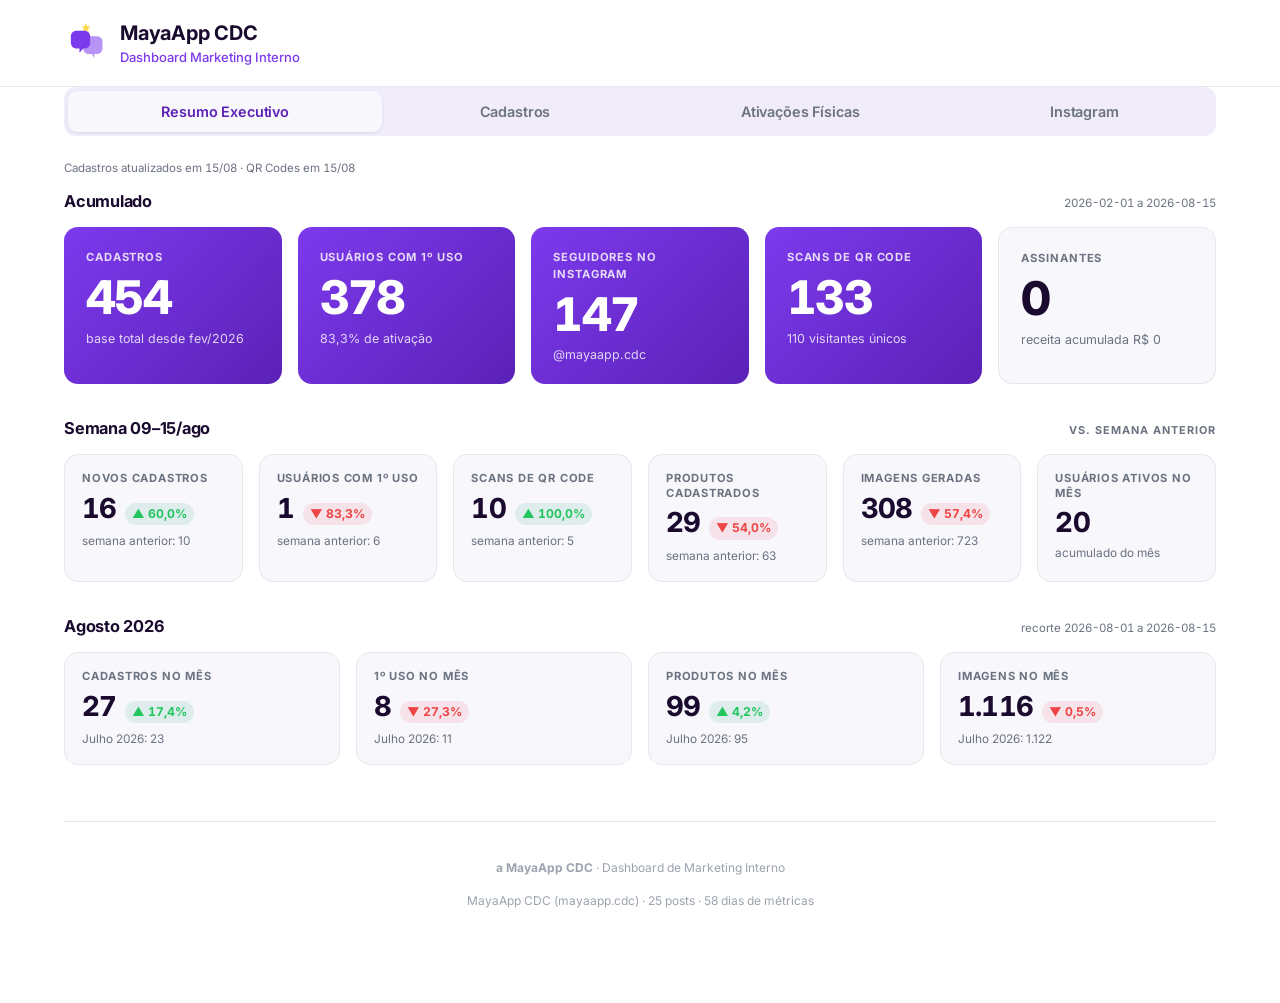
==== commit 38ff45b2: "Atualizar dados (semana 09-15/ago) + 4a frente de QR - cadastros.json: acumulado 454/378, mes Agosto" ====
--- a/index.html
+++ b/index.html
@@ -34,6 +34,7 @@
       --mx-f1: #7C3AED;          /* frente 1 · roxo Maya   */
       --mx-f2: #3B82F6;          /* frente 2 · azul tech    */
       --mx-f3: #E0A93B;          /* frente 3 · dourado      */
+      --mx-f4: #12B3A8;          /* frente 4 · teal         */
     }
   </style>
   <link rel="icon" href="assets/logo.svg" type="image/svg+xml" />
--- a/style.css
+++ b/style.css
@@ -458,6 +458,44 @@
   font-variant-numeric: tabular-nums;
 }
 
+/* ---------- Audiência disponível (≥ 100 seguidores) ---------- */
+.audience-grid {
+  display: grid;
+  grid-template-columns: 1fr 1fr;
+  gap: 16px;
+}
+.audience-mini { height: 230px; }
+.audience-legend {
+  display: flex;
+  gap: 14px;
+  flex-wrap: wrap;
+  justify-content: center;
+  margin-top: 12px;
+  font-size: 12.5px;
+  color: var(--text-secondary);
+}
+.audience-legend .item { display: inline-flex; align-items: center; gap: 6px; font-weight: 500; }
+.audience-legend .sw { width: 10px; height: 10px; border-radius: 3px; }
+.audience-list { list-style: none; margin: 0; padding: 0; }
+.audience-list li {
+  display: flex;
+  align-items: center;
+  gap: 12px;
+  padding: 11px 0;
+  border-bottom: 1px solid var(--border);
+  font-size: 13.5px;
+}
+.audience-list li:last-child { border-bottom: none; }
+.audience-list .rank { color: var(--muted); font-variant-numeric: tabular-nums; width: 16px; flex: none; }
+.audience-list .name { flex: 1; min-width: 0; overflow: hidden; text-overflow: ellipsis; white-space: nowrap; }
+.audience-list .bar { flex: 0 0 72px; height: 6px; background: var(--maya-purple-soft); border-radius: 999px; overflow: hidden; }
+.audience-list .bar span { display: block; height: 100%; background: var(--maya-purple); border-radius: 999px; }
+.audience-list .val { font-weight: 600; font-variant-numeric: tabular-nums; width: 40px; text-align: right; flex: none; }
+.audience-list .audience-empty { color: var(--muted); justify-content: center; }
+@media (max-width: 760px) {
+  .audience-grid { grid-template-columns: 1fr; }
+}
+
 /* ============================================================
    FOOTER
    ============================================================ */
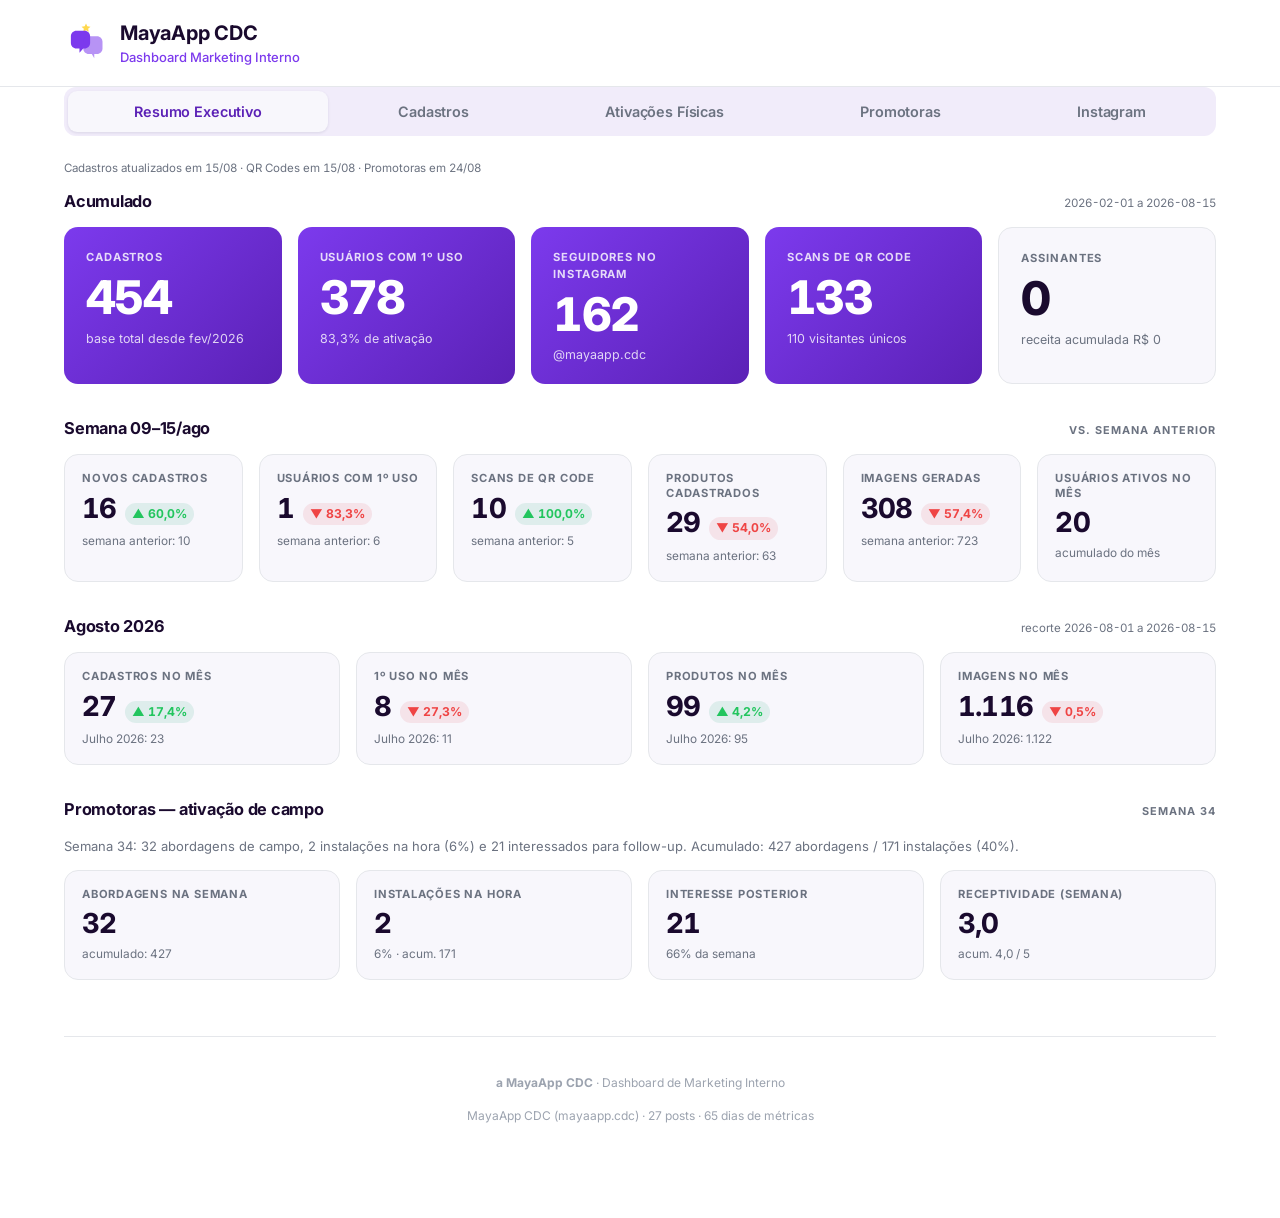
==== commit e95f740f: "Adicionar aba Promotoras (ativacao de campo + reativacao heavy users) - Nova aba "Promotoras" (5a) l" ====
--- a/index.html
+++ b/index.html
@@ -17,6 +17,8 @@
   <link rel="stylesheet" href="style.css" />
   <!-- Abas + seções Resumo/Cadastros/Ativações (prefixo mx-, não colide com o Instagram) -->
   <link rel="stylesheet" href="assets/mx-dash.css" />
+  <!-- Aba Promotoras (prefixo pr-) -->
+  <link rel="stylesheet" href="assets/promotoras.css" />
   <!-- Harmonização de marca: faz o mx-dash herdar a paleta MayaApp (carregado DEPOIS do mx-dash.css) -->
   <style id="mx-brand-maya">
     .mx {
@@ -68,6 +70,8 @@
               id="mx-tab-cadastros" aria-controls="mx-panel-cadastros" aria-selected="false">Cadastros</button>
       <button class="mx-tab" role="tab" data-tab="ativacoes"
               id="mx-tab-ativacoes" aria-controls="mx-panel-ativacoes" aria-selected="false">Ativações Físicas</button>
+      <button class="mx-tab" role="tab" data-tab="promotoras"
+              id="mx-tab-promotoras" aria-controls="mx-panel-promotoras" aria-selected="false">Promotoras</button>
       <button class="mx-tab" role="tab" data-tab="instagram"
               id="mx-tab-instagram" aria-controls="mx-panel-instagram" aria-selected="false">Instagram</button>
     </nav>
@@ -89,7 +93,12 @@
       <div id="mx-ativacoes"><div class="mx-empty">Carregando dados…</div></div>
     </div>
 
-    <!-- ABA 4 — Instagram (conteúdo original intacto; app.js segue mandando aqui) -->
+    <!-- ABA 4 — Promotoras (ativação de campo + reativação heavy users) -->
+    <div class="mx-panel" id="mx-panel-promotoras" role="tabpanel" aria-labelledby="mx-tab-promotoras" hidden>
+      <div id="mx-promotoras"><div class="mx-empty">Carregando dados…</div></div>
+    </div>
+
+    <!-- ABA 5 — Instagram (conteúdo original intacto; app.js segue mandando aqui) -->
     <div class="mx-panel" id="mx-panel-instagram" role="tabpanel" aria-labelledby="mx-tab-instagram" hidden>
 
       <!-- Sub-header do Instagram: handle + selo de atualização + filtro de período (só nesta aba) -->
--- a/assets/promotoras.css
+++ b/assets/promotoras.css
@@ -0,0 +1,168 @@
+/* ==========================================================================
+   MayaApp CDC — Aba Promotoras (ativação de campo + reativação heavy users)
+   Prefixo pr-. Herda os tokens .mx do dashboard; paleta Maya + cores semânticas.
+   ========================================================================== */
+.mx {
+  --pr-acc: var(--mx-brand);
+  --pr-acc-wash: var(--mx-brand-wash);
+  --pr-good: #0F9D6E; --pr-good-bg: #E6F4EE;
+  --pr-warn: #B7791F; --pr-warn-bg: #FBF0DA;
+  --pr-crit: #DC2626; --pr-crit-bg: #FBE7E4;
+  --pr-info: #3B82F6; --pr-info-bg: #E7EEFC;
+  --pr-neutral: #9CA3AF;
+  --pr-navy: #1A0A2E;
+}
+
+#mx-promotoras .mx-block { margin-bottom: 28px; }
+.pr-num { font-variant-numeric: tabular-nums; }
+
+/* ---- faixa da semana (recorte + insights) ---- */
+.pr-band {
+  border-radius: var(--mx-r);
+  background: linear-gradient(120deg, #1A0A2E 0%, #4B2C7A 100%);
+  color: #fff;
+  overflow: hidden;
+  box-shadow: var(--shadow, 0 4px 16px rgba(26,10,46,.08));
+}
+.pr-band-top {
+  display: flex; flex-wrap: wrap; align-items: center; justify-content: space-between;
+  gap: 12px; padding: 18px 22px 12px;
+}
+.pr-band .lbl {
+  font-size: 11px; letter-spacing: .12em; text-transform: uppercase; font-weight: 600;
+  color: #C4B5FD;
+}
+.pr-band h3 { margin: 3px 0 0; font-size: 20px; font-weight: 700; letter-spacing: -.01em; }
+.pr-field { font-size: 12.5px; color: #C7C3DA; margin-top: 4px; line-height: 1.45; }
+.pr-field b { color: #fff; }
+.pr-pill {
+  background: rgba(255,255,255,.12); border: 1px solid rgba(255,255,255,.2);
+  border-radius: 999px; padding: 7px 14px; font-size: 12.5px; font-weight: 600; white-space: nowrap;
+}
+.pr-insights { display: grid; grid-template-columns: repeat(4, 1fr); gap: 1px; background: rgba(255,255,255,.13); }
+.pr-ic { background: #1A0A2E; padding: 15px 17px; }
+.pr-ic .k { font-size: 27px; font-weight: 800; letter-spacing: -.02em; font-variant-numeric: tabular-nums; }
+.pr-ic .t { font-size: 12px; color: #B9B3CE; margin-top: 3px; line-height: 1.35; }
+.pr-ic .d { font-size: 11.5px; font-weight: 600; margin-top: 7px; }
+.pr-d-good { color: #5FD6A6; } .pr-d-warn { color: #F0C766; } .pr-d-crit { color: #F08F7C; }
+
+/* ---- callout leitura da semana ---- */
+.pr-callout {
+  font-size: 13.5px; color: var(--mx-ink); line-height: 1.55;
+  background: var(--mx-surface); border: 1px solid var(--mx-line); border-left: 3px solid var(--pr-warn);
+  border-radius: 12px; padding: 14px 17px; margin-top: 16px;
+}
+.pr-callout b { font-weight: 700; }
+
+/* ---- section head reutiliza .mx-block-head; hint ---- */
+.pr-hint { font-size: 12.5px; color: var(--mx-ink-soft); font-weight: 500; }
+
+/* ---- visão geral ---- */
+.pr-ovw { display: grid; grid-template-columns: 1fr 1fr; gap: 16px; }
+.pr-big { display: flex; align-items: flex-start; justify-content: space-between; gap: 12px; }
+.pr-big .n { font-size: 42px; font-weight: 800; letter-spacing: -.03em; line-height: 1; font-variant-numeric: tabular-nums; }
+.pr-big .n small { display: block; font-size: 12.5px; font-weight: 600; color: var(--mx-ink-soft); letter-spacing: 0; margin-top: 8px; }
+.pr-chip { display: inline-flex; align-items: center; gap: 6px; font-size: 12.5px; font-weight: 700; padding: 5px 11px; border-radius: 999px; white-space: nowrap; }
+.pr-chip.p { background: var(--pr-acc-wash); color: var(--pr-acc); }
+.pr-chip.g { background: var(--pr-good-bg); color: var(--pr-good); }
+.pr-barline { height: 6px; border-radius: 4px; background: var(--mx-line); margin-top: 14px; overflow: hidden; }
+.pr-barline > i { display: block; height: 100%; border-radius: 4px; }
+
+/* ---- KPIs ---- */
+.pr-kpis { display: grid; grid-template-columns: repeat(4, 1fr); gap: 16px; }
+.pr-kpi .lab { font-size: 12.5px; color: var(--mx-ink-soft); font-weight: 600; }
+.pr-kpi .v { font-size: 33px; font-weight: 800; letter-spacing: -.02em; margin: 3px 0; font-variant-numeric: tabular-nums; }
+.pr-kpi .v small { font-size: 16px; color: var(--mx-ink-soft); font-weight: 600; }
+.pr-kpi .den { font-size: 12px; color: var(--mx-ink-soft); }
+.pr-kpi .wk { margin-top: 11px; padding-top: 9px; border-top: 1px dashed var(--mx-line); font-size: 12px; color: var(--mx-ink); display: flex; justify-content: space-between; gap: 6px; }
+.pr-kpi .wk b { font-variant-numeric: tabular-nums; font-weight: 700; }
+.pr-v-good { color: var(--pr-good); } .pr-v-warn { color: var(--pr-warn); } .pr-v-crit { color: var(--pr-crit); }
+
+/* ---- gráfico de colunas por semana ---- */
+.pr-cols { display: flex; align-items: flex-end; gap: 5px; height: 168px; padding-top: 20px; overflow-x: auto; }
+.pr-col { flex: 1 0 18px; min-width: 15px; display: flex; flex-direction: column; justify-content: flex-end; align-items: center; height: 100%; position: relative; }
+.pr-col .bar { width: 100%; max-width: 26px; background: color-mix(in srgb, var(--pr-acc) 42%, var(--mx-surface)); border-radius: 5px 5px 0 0; position: relative; transition: filter .12s; }
+.pr-col.hot .bar { background: var(--pr-acc); }
+.pr-col .bar:hover { filter: brightness(1.08); }
+.pr-col .val { position: absolute; top: -16px; left: 50%; transform: translateX(-50%); font-size: 10.5px; font-weight: 700; color: var(--mx-ink-soft); font-variant-numeric: tabular-nums; }
+.pr-col.hot .val { color: var(--pr-acc); }
+.pr-col .xl { font-size: 9.5px; color: var(--mx-ink-soft); margin-top: 6px; white-space: nowrap; }
+.pr-col .xl.hide { visibility: hidden; }
+
+/* ---- funil / distribuição ---- */
+.pr-tworow { display: grid; grid-template-columns: 1fr 1fr; gap: 16px; }
+.pr-h4 { font-size: 14px; font-weight: 700; margin: 0 0 4px; }
+.pr-legend { display: flex; gap: 16px; font-size: 11.5px; color: var(--mx-ink-soft); margin: 2px 0 12px; flex-wrap: wrap; }
+.pr-legend b { color: var(--mx-ink); }
+.pr-row { display: grid; grid-template-columns: 160px 1fr auto; align-items: center; gap: 12px; padding: 9px 0; border-bottom: 1px solid var(--mx-line); }
+.pr-row:last-child { border-bottom: 0; }
+.pr-rl { display: flex; align-items: center; gap: 9px; font-size: 13px; color: var(--mx-ink); font-weight: 500; }
+.pr-dot { width: 9px; height: 9px; border-radius: 50%; flex: none; }
+.pr-track { height: 9px; border-radius: 5px; background: var(--mx-line); overflow: hidden; }
+.pr-track > i { display: block; height: 100%; border-radius: 5px; }
+.pr-rn { font-size: 14px; font-weight: 800; font-variant-numeric: tabular-nums; min-width: 74px; text-align: right; }
+.pr-rn small { color: var(--mx-ink-soft); font-weight: 600; font-size: 11.5px; margin-left: 5px; }
+.pr-wkcol { font-size: 11.5px; color: var(--mx-ink-soft); font-variant-numeric: tabular-nums; text-align: right; min-width: 52px; }
+.pr-bg-good { background: var(--pr-good); } .pr-bg-warn { background: var(--pr-warn); }
+.pr-bg-crit { background: var(--pr-crit); } .pr-bg-info { background: var(--pr-info); }
+.pr-bg-acc { background: var(--pr-acc); } .pr-bg-neu { background: var(--pr-neutral); }
+
+/* ---- comentários ---- */
+.pr-quotes { display: grid; grid-template-columns: 1fr 1fr; gap: 14px; }
+.pr-q { border: 1px solid var(--mx-line); border-radius: 12px; padding: 14px 16px; background: var(--mx-surface); }
+.pr-q p { margin: 0 0 9px; font-size: 13.5px; line-height: 1.5; color: var(--mx-ink); }
+.pr-q .meta { font-size: 11.5px; color: var(--mx-ink-soft); display: flex; gap: 8px; align-items: center; flex-wrap: wrap; }
+.pr-rec { font-weight: 700; font-size: 11px; padding: 2px 7px; border-radius: 6px; }
+.pr-rec.hi { background: var(--pr-good-bg); color: var(--pr-good); }
+.pr-rec.mid { background: var(--pr-warn-bg); color: var(--pr-warn); }
+.pr-rec.lo { background: var(--pr-crit-bg); color: var(--pr-crit); }
+.pr-tagline { display: inline-block; font-size: 11px; font-weight: 700; padding: 2px 9px; border-radius: 999px; background: var(--pr-acc-wash); color: var(--pr-acc); }
+
+/* ---- perfil (mini cards) ---- */
+.pr-pgrid { display: grid; grid-template-columns: repeat(3, 1fr); gap: 16px; }
+.pr-mini .mh { font-size: 13px; font-weight: 700; }
+.pr-mini .ms { font-size: 11.5px; color: var(--mx-ink-soft); margin-bottom: 12px; }
+.pr-mrow { display: grid; grid-template-columns: 1fr auto; gap: 8px 10px; align-items: center; padding: 6px 0; font-size: 13px; }
+.pr-mrow .mt { color: var(--mx-ink); }
+.pr-mrow .mv { font-weight: 800; font-variant-numeric: tabular-nums; }
+.pr-mtrack { grid-column: 1 / -1; height: 6px; border-radius: 4px; background: var(--mx-line); overflow: hidden; margin-top: -2px; }
+.pr-mtrack > i { display: block; height: 100%; background: var(--pr-acc); }
+
+/* ---- reativação (band verde) ---- */
+.pr-reband { border-radius: var(--mx-r) var(--mx-r) 0 0; background: linear-gradient(120deg, #12503E, #1E7A5E); color: #E9F3EF; padding: 16px 22px; display: flex; align-items: center; justify-content: space-between; gap: 10px; flex-wrap: wrap; }
+.pr-reband h3 { margin: 3px 0 0; font-size: 17px; font-weight: 700; }
+.pr-reband .lbl { font-size: 11px; letter-spacing: .1em; text-transform: uppercase; color: #9DC4B6; font-weight: 600; }
+.pr-rebody { border: 1px solid var(--mx-line); border-top: 0; border-radius: 0 0 var(--mx-r) var(--mx-r); background: var(--mx-surface); }
+.pr-restat { display: grid; grid-template-columns: repeat(3, 1fr); gap: 1px; background: var(--mx-line); }
+.pr-rs { background: var(--mx-surface); padding: 16px 18px; }
+.pr-rs .rv { font-size: 29px; font-weight: 800; font-variant-numeric: tabular-nums; letter-spacing: -.02em; }
+.pr-rs .rv small { font-size: 15px; color: var(--mx-ink-soft); font-weight: 600; }
+.pr-rs .rl { font-size: 12px; color: var(--mx-ink-soft); margin-top: 2px; }
+.pr-rs .rw { font-size: 11.5px; color: var(--mx-ink); margin-top: 6px; }
+.pr-repad { padding: 20px 22px; }
+
+/* ---- sugestões (band roxa) ---- */
+.pr-sugband { border-radius: var(--mx-r) var(--mx-r) 0 0; background: linear-gradient(120deg, #3B1E7A, #6D28D9); color: #EFEAFC; padding: 16px 22px; display: flex; align-items: center; justify-content: space-between; gap: 10px; flex-wrap: wrap; }
+.pr-sugband h3 { margin: 3px 0 0; font-size: 17px; font-weight: 700; }
+.pr-sugband .lbl { font-size: 11px; letter-spacing: .1em; text-transform: uppercase; color: #BCA9EE; font-weight: 600; }
+.pr-sugbody { border: 1px solid var(--mx-line); border-top: 0; border-radius: 0 0 var(--mx-r) var(--mx-r); background: var(--mx-surface); padding: 18px 22px; }
+.pr-rank { display: grid; grid-template-columns: 26px 1fr 46px; align-items: center; gap: 12px; padding: 11px 0; border-bottom: 1px solid var(--mx-line); }
+.pr-rank:last-child { border-bottom: 0; }
+.pr-rank .ri { font-size: 13px; font-weight: 700; color: var(--mx-ink-soft); font-variant-numeric: tabular-nums; }
+.pr-rank .rt { font-size: 13.5px; color: var(--mx-ink); font-weight: 600; }
+.pr-rank .rt small { display: block; font-weight: 400; color: var(--mx-ink-soft); font-size: 12px; margin-top: 2px; line-height: 1.4; }
+.pr-rank .rc { text-align: right; font-weight: 800; font-variant-numeric: tabular-nums; color: var(--pr-acc); }
+
+/* ---- resumo executivo: bloco promotoras ---- */
+.pr-resumo-lead { font-size: 13px; color: var(--mx-ink-soft); line-height: 1.55; margin: 4px 0 0; }
+
+@media (max-width: 860px) {
+  .pr-insights, .pr-kpis, .pr-pgrid, .pr-restat { grid-template-columns: repeat(2, 1fr); }
+  .pr-ovw, .pr-tworow, .pr-quotes { grid-template-columns: 1fr; }
+  .pr-row { grid-template-columns: 130px 1fr auto; }
+}
+@media (max-width: 520px) {
+  .pr-insights, .pr-kpis { grid-template-columns: 1fr 1fr; }
+  .pr-row { grid-template-columns: 108px 1fr; }
+  .pr-wkcol { display: none; }
+}
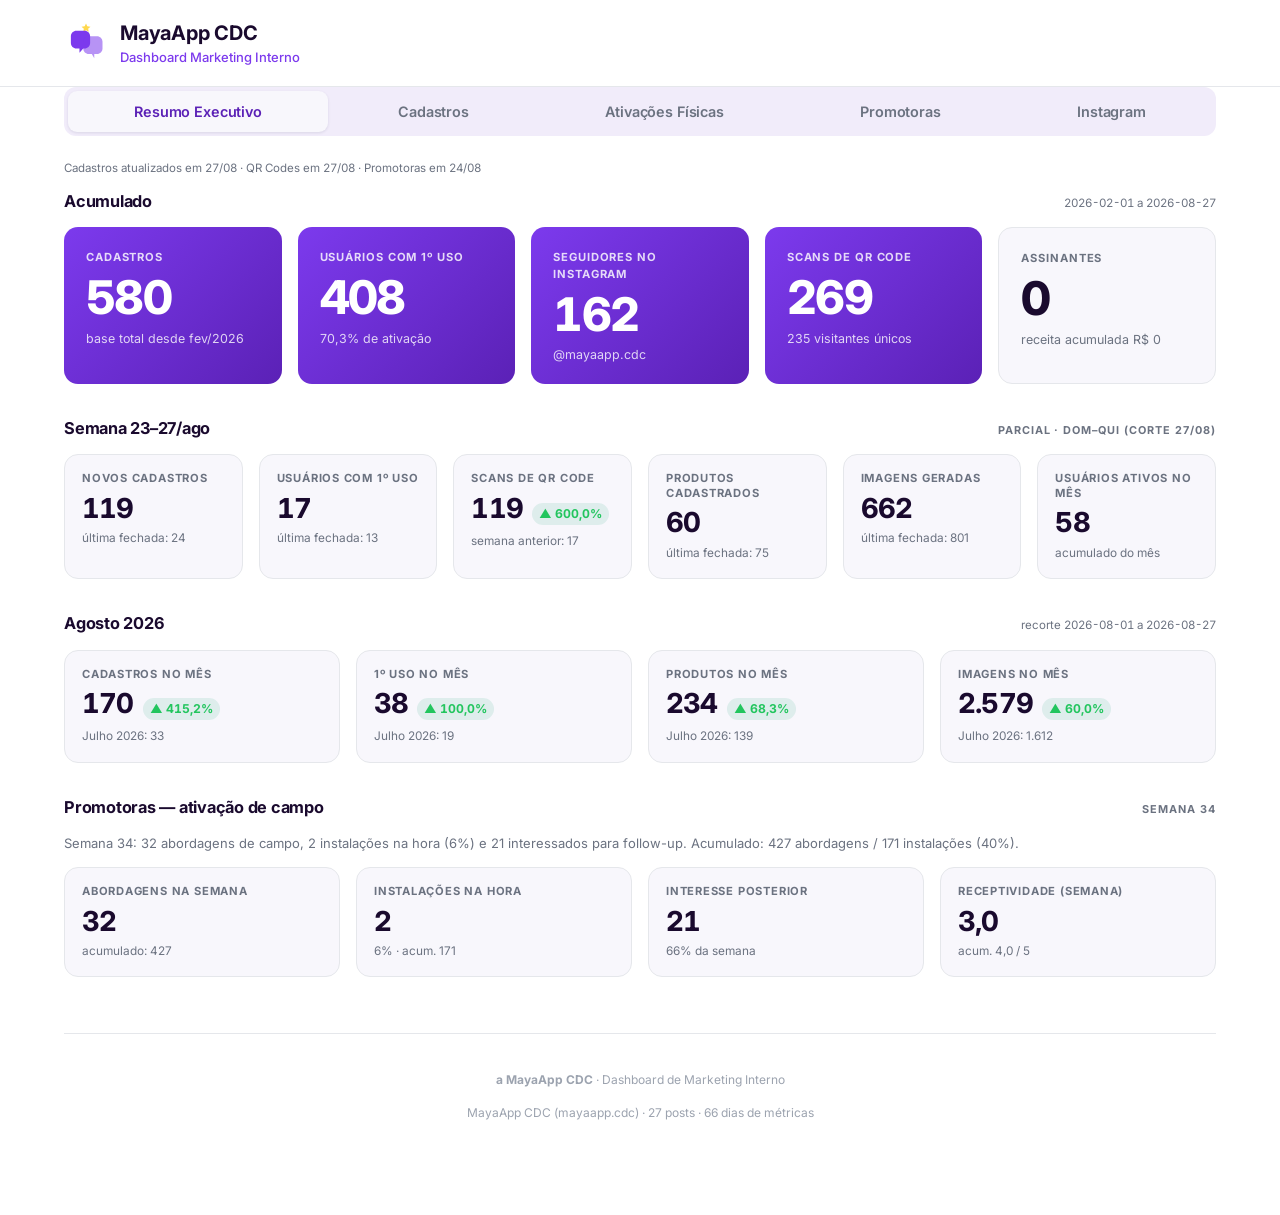
==== commit 1c5374cc: "Consolidar "Evento Roleta" como frente de QR (nao mais bloco separado) - ativacoes.json: os 2 QR da " ====
--- a/index.html
+++ b/index.html
@@ -37,6 +37,7 @@
       --mx-f2: #3B82F6;          /* frente 2 · azul tech    */
       --mx-f3: #E0A93B;          /* frente 3 · dourado      */
       --mx-f4: #12B3A8;          /* frente 4 · teal         */
+      --mx-f5: #EC4899;          /* frente 5 · rosa         */
     }
   </style>
   <link rel="icon" href="assets/logo.svg" type="image/svg+xml" />
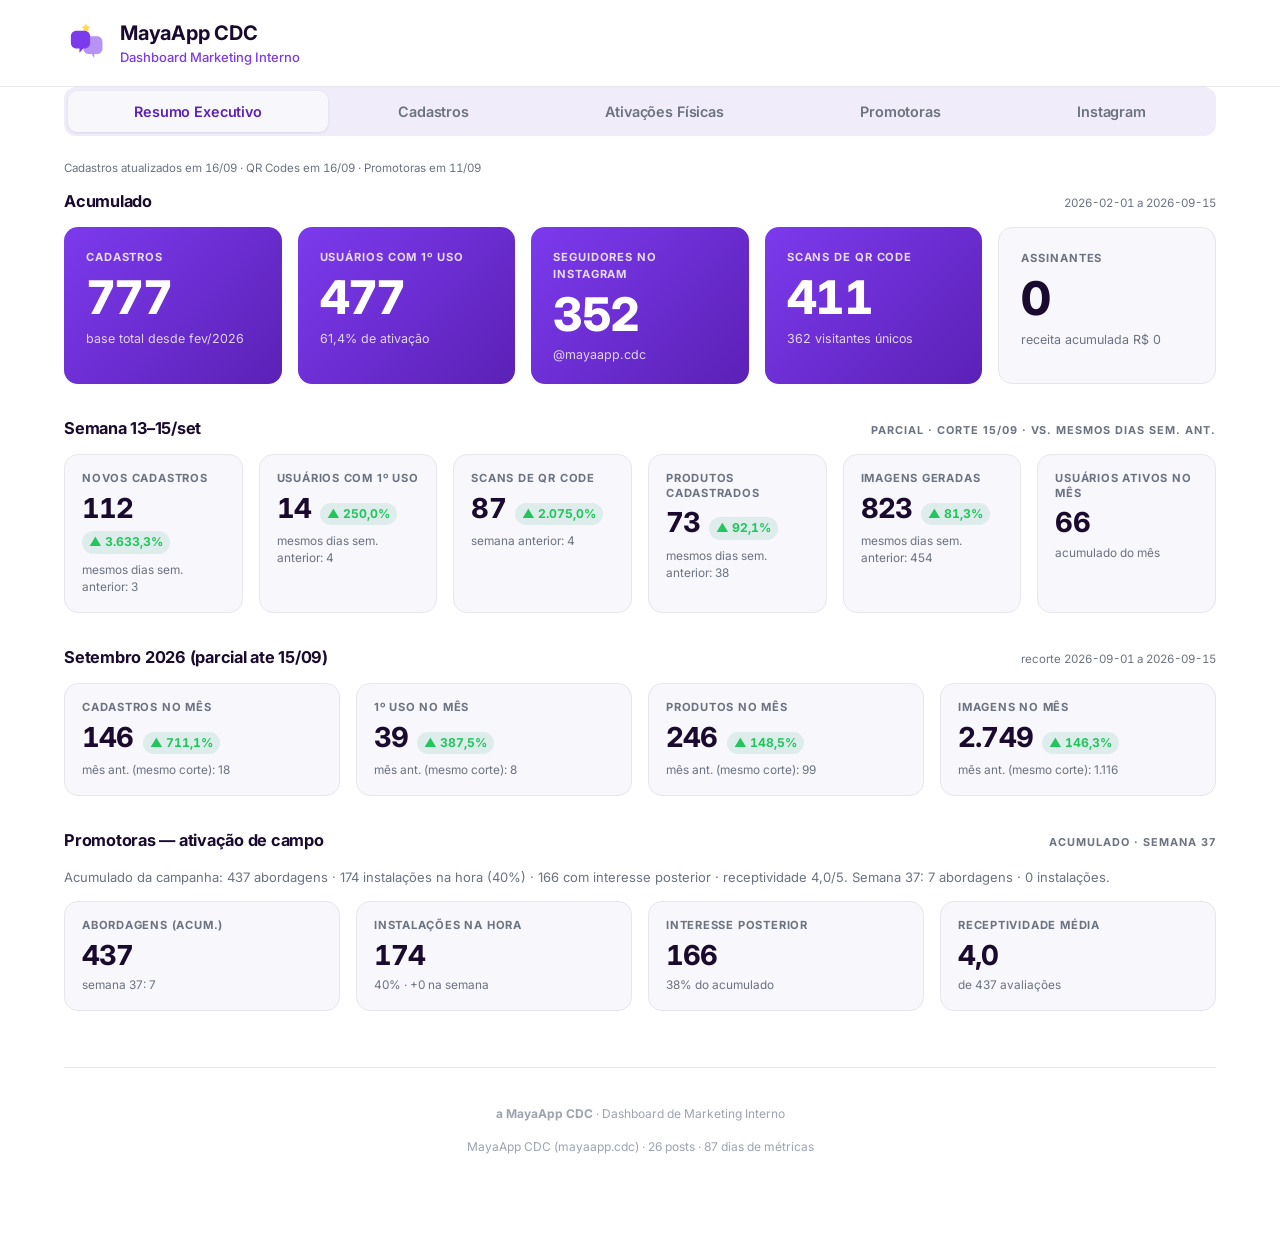
==== commit 5cdf1866: "Parcial semana 38 (evento 15/09) + comparativos de mesmo corte - Dados: cadastros (acum 777, setembr" ====
--- a/index.html
+++ b/index.html
@@ -38,6 +38,7 @@
       --mx-f3: #E0A93B;          /* frente 3 · dourado      */
       --mx-f4: #12B3A8;          /* frente 4 · teal         */
       --mx-f5: #EC4899;          /* frente 5 · rosa         */
+      --mx-f6: #16A34A;          /* frente 6 · verde        */
     }
   </style>
   <link rel="icon" href="assets/logo.svg" type="image/svg+xml" />
